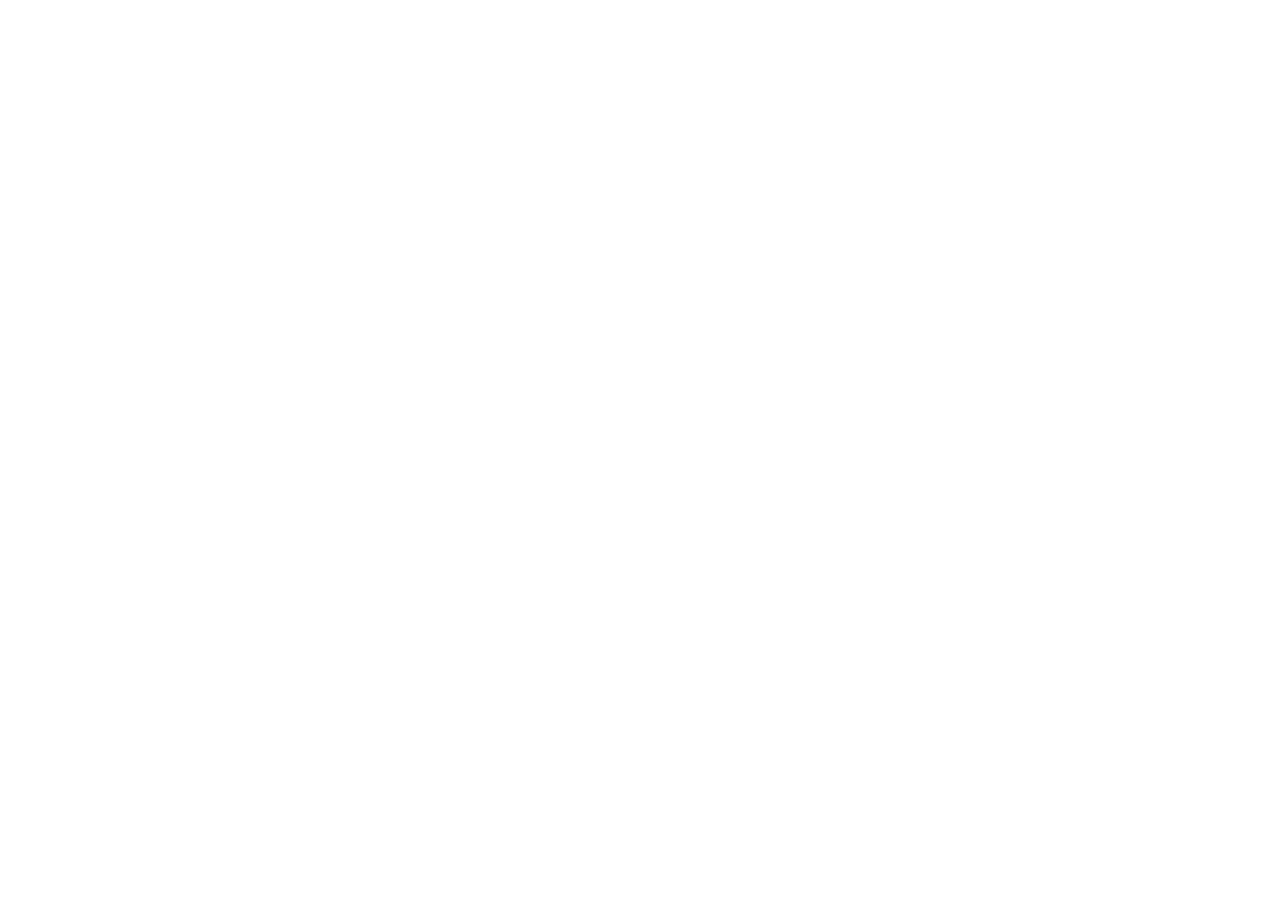
==== pages/about-us.html @ 02aa90d8 "project folder structure" ====
<!DOCTYPE html>
<html lang="en">
<head>
    <meta charset="UTF-8">
    <meta name="viewport" content="width=device-width, initial-scale=1.0">
    <title>About Us</title>
</head>
<body>
    
</body>
</html>
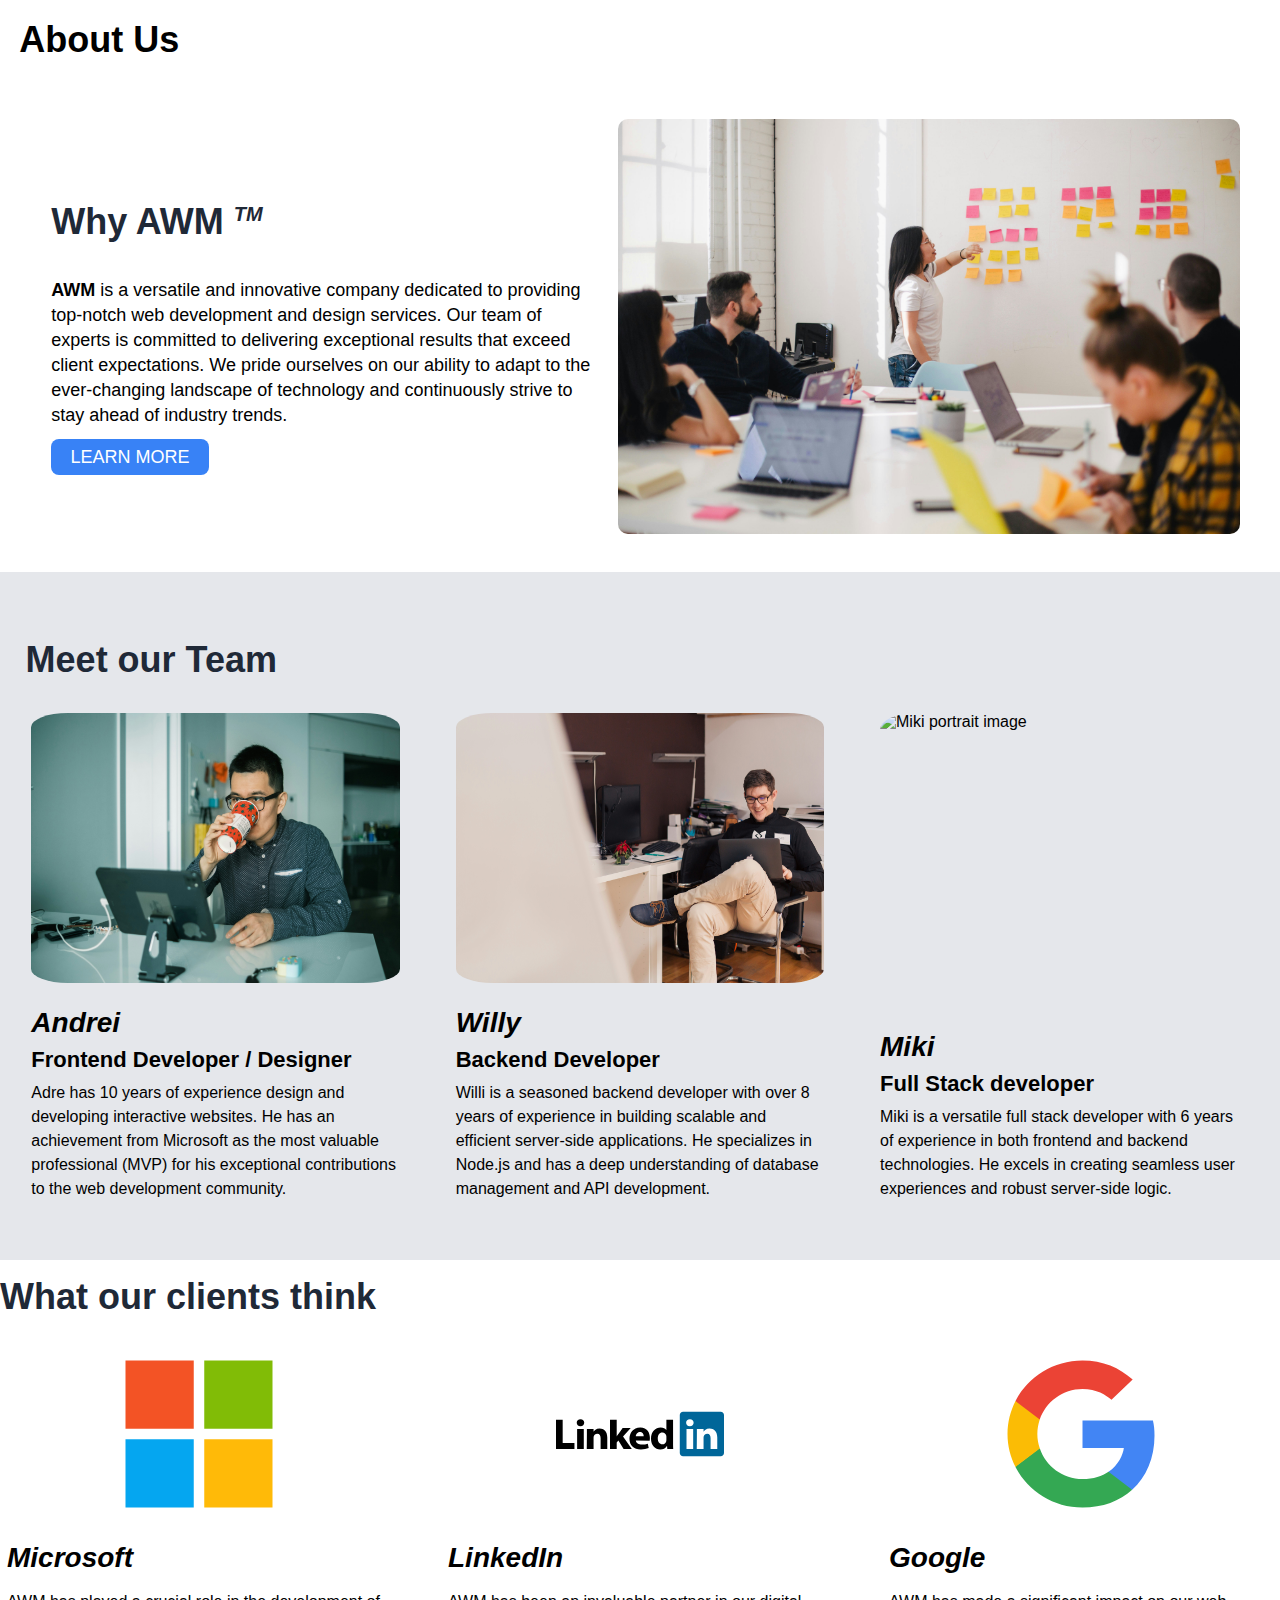
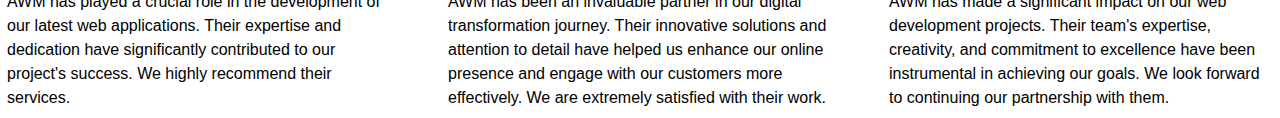
==== commit 7baa77e4: "add all pages with styles" ====
--- a/pages/about-us.html
+++ b/pages/about-us.html
@@ -1,11 +1,138 @@
 <!DOCTYPE html>
 <html lang="en">
-<head>
-    <meta charset="UTF-8">
-    <meta name="viewport" content="width=device-width, initial-scale=1.0">
+  <head>
+    <meta charset="UTF-8" />
+    <meta name="viewport" content="width=device-width, initial-scale=1.0" />
+    <link rel="stylesheet" href="../styles/about-us.css" />
     <title>About Us</title>
-</head>
-<body>
-    
-</body>
-</html>+  </head>
+  <body>
+    <main>
+      <h1>About Us</h1>
+      <section class="company-section">
+        <div class="company-info-container">
+          <h2>Why AWM <sup>TM</sup></h2>
+          <p>
+            <strong>AWM</strong> is a versatile and innovative company dedicated to providing
+            top-notch web development and design services. Our team of experts
+            is committed to delivering exceptional results that exceed client
+            expectations. We pride ourselves on our ability to adapt to the
+            ever-changing landscape of technology and continuously strive to
+            stay ahead of industry trends.
+          </p>
+          <a href="#">LEARN MORE</a>
+        </div>
+        <div class="company-team-image-container">
+          <img
+            src="../assets/images/team.jpg"
+            alt=" image of company"
+          />
+        </div>
+      </section>
+      <section class="team-section">
+        <h2>Meet our Team</h2>
+        <div class="team-members-container">
+          <figure>
+            <img
+              src="../assets/images/adre.jpg"
+              alt="adre portrait"
+            />
+            <figcaption>
+              <h3>Andrei</h3>
+              <p>Frontend Developer / Designer</p>
+              <p>
+                Adre has 10 years of experience design and developing
+                interactive websites. He has an achievement from Microsoft as
+                the most valuable professional (MVP) for his exceptional
+                contributions to the web development community.
+              </p>
+            </figcaption>
+          </figure>
+          <figure>
+            <img
+              src="../assets/images/willy.jpg"
+              alt="Willy portrait image"
+            />
+            <figcaption>
+              <h3>Willy</h3>
+              <p>Backend Developer</p>
+              <p>
+                Willi is a seasoned backend developer with over 8 years of
+                experience in building scalable and efficient server-side
+                applications. He specializes in Node.js and has a deep
+                understanding of database management and API development.
+              </p>
+            </figcaption>
+          </figure>
+          <figure>
+            <img
+              src="../assets/images/miki.jpg"
+              alt="Miki portrait image"
+            />
+            <figcaption>
+              <h3>Miki</h3>
+              <p>Full Stack developer</p>
+              <p>
+                Miki is a versatile full stack developer with 6 years of
+                experience in both frontend and backend technologies. He excels
+                in creating seamless user experiences and robust server-side
+                logic. 
+              </p>
+            </figcaption>
+          </figure>
+        </div>
+      </section>
+      <section class="client-section">
+        <h2>What our clients think</h2>
+        <div class="client-container">
+          <figure>
+            <img
+              src="../assets/images/microsoft-svgrepo-com.svg"
+              alt="microsoft company logo"
+            />
+            <figcaption>
+              <h3>Microsoft</h3>
+              <p>
+                AWM has played a crucial role in the development of our latest
+                web applications. Their expertise and dedication have
+                significantly contributed to our project's success. We highly
+                recommend their services.
+              </p>
+            </figcaption>
+          </figure>
+          <figure>
+            <img
+              src="../assets/images/linkedin-logo-svgrepo-com.svg"
+              alt="linkedIn company logo"
+            />
+            <figcaption>
+              <h3>LinkedIn</h3>
+              <p>
+                AWM has been an invaluable partner in our digital transformation
+                journey. Their innovative solutions and attention to detail have
+                helped us enhance our online presence and engage with our
+                customers more effectively. We are extremely satisfied with
+                their work.
+              </p>
+            </figcaption>
+          </figure>
+          <figure>
+            <img
+              src="../assets/images/google-svgrepo-com.svg"
+              alt="google company logo"
+            />
+            <figcaption>
+              <h3>Google</h3>
+              <p>
+                AWM has made a significant impact on our web development
+                projects. Their team's expertise, creativity, and commitment to
+                excellence have been instrumental in achieving our goals. We
+                look forward to continuing our partnership with them.
+              </p>
+            </figcaption>
+          </figure>
+        </div>
+      </section>
+    </main>
+  </body>
+</html>
--- a/styles/about-us.css
+++ b/styles/about-us.css
@@ -0,0 +1,270 @@
+*,
+*::before,
+*::after {
+  margin: 0;
+  padding: 0;
+  box-sizing: border-box;
+  text-decoration: none;
+  font-family: Roboto, "Gill Sans", "Gill Sans MT", Calibri, "Trebuchet MS",
+    sans-serif;
+}
+
+h1 {
+  padding: 1.2rem;
+  font-weight: 900;
+  font-size: 36px;
+}
+
+h2 {
+  font-size: 36px;
+  color: #1f2937;
+  padding: 1rem 0rem;
+}
+h2 sup {
+  font-size: 20px;
+  font-style: italic;
+}
+
+.company-section {
+  width: 100%;
+  height: 100%;
+}
+
+.company-info-container {
+  padding: 1.2rem 0.5rem;
+}
+
+.company-info-container p {
+  padding: 1.2rem 0rem;
+  font-size: 16px;
+  font-weight: 400;
+  line-height: 22px;
+}
+
+.company-info-container a {
+  color: #ffffff;
+  font-size: 18px;
+  background-color: #3882f6;
+  transform: scale(1);
+  padding: 0.5rem 1.2rem;
+  border-radius: 8px;
+  transform: transfrom 0.5sec ease-in-out;
+}
+
+.company-team-image-container {
+  display: flex;
+  justify-content: center;
+  align-items: center;
+  padding: 1.2rem 0.5rem;
+}
+
+.company-team-image-container img {
+  width: 100%;
+  height: 100%;
+  border-radius: 10px;
+}
+
+/* second / team section */
+.team-section {
+  width: 100%;
+  height: 100%;
+  padding: 4% 2%;
+  background-color: #e5e7eb;
+}
+.team-members-container {
+  display: flex;
+  flex-direction: column;
+  align-items: center;
+  gap: 50px;
+}
+
+.team-members-container figure {
+  width: 100%;
+  height: 100%;
+}
+
+.team-members-container figure img {
+  width: 100%;
+  height: 60%;
+  border-radius: 10%;
+  padding: 1rem 0rem;
+}
+
+.team-members-container figure h3 {
+  font-size: 28px;
+  font-style: italic;
+  padding: 0.5rem 0rem;
+}
+
+.team-members-container figure p {
+  font-weight: 600;
+  font-size: 22px;
+}
+
+.team-members-container figure p:last-child {
+  font-weight: 400;
+  font-size: 16px;
+  line-height: 20px;
+  padding: 0.5rem 0rem;
+}
+
+.client-section {
+  width: 100%;
+  height: 100%;
+}
+.client-container {
+  display: flex;
+  flex-direction: column;
+  align-items: center;
+  gap: 50px;
+}
+
+.client-container figure {
+  width: 80%;
+  height: 100%;
+  display: flex;
+  flex-direction: column;
+  align-items: center;
+}
+
+.client-container figure img {
+  width: 50%;
+  height: 60%;
+  border-radius: 10%;
+  padding: 1rem 0rem;
+}
+
+.client-container figure h3 {
+  font-size: 28px;
+  font-style: italic;
+  padding: 0.5rem 0rem;
+}
+
+.client-container figure p {
+  font-weight: 600;
+  font-size: 22px;
+}
+
+.client-container figure p:last-child {
+  font-weight: 400;
+  font-size: 16px;
+  line-height: 20px;
+  padding: 0.5rem 0rem;
+}
+
+@media screen and (min-width: 648px) {
+  .company-info-container {
+    width: 100%;
+  }
+
+  .company-info-container p {
+    font-size: 18px;
+    line-height: 25px;
+  }
+
+  .company-team-image-container img {
+    width: 70%;
+    border-radius: 10px;
+  }
+
+  .team-members-container figure {
+    display: flex;
+    flex-direction: column;
+    justify-content: center;
+    align-items: center;
+    width: 60%;
+  }
+  .team-members-container figure img {
+    width: 100%;
+    height: 350px;
+  }
+
+  .team-members-container figure h3 {
+    font-size: 28px;
+  }
+
+  .team-members-container figure p {
+    font-size: 22px;
+  }
+
+  .team-members-container figure p:last-child {
+    font-size: 16px;
+    line-height: 24px;
+  }
+
+  .client-container figure {
+    width: 60%;
+  }
+  .client-container figure img {
+    width: 300px;
+    height: 200px;
+  }
+  .client-container figure h3 {
+    font-size: 28px;
+  }
+  .client-container figure p {
+    font-size: 22px;
+  }
+  .client-container figure p:last-child {
+    font-size: 16px;
+    line-height: 24px;
+  }
+}
+
+@media screen and (min-width: 1024px) {
+  .company-section {
+    display: flex;
+    justify-content: space-between;
+    align-items: center;
+    padding: 1.2rem 2rem;
+  }
+  .company-info-container {
+    padding: 0rem 1.2rem;
+    width: 80%;
+  }
+
+  .company-info-container a:hover {
+    transform: scale(5);
+    transition: all 0.1s ease-in-out;
+    font-weight: 700;
+  }
+
+  .company-team-image-container {
+    width: 90%;
+    height: 100%;
+  }
+
+  .company-team-image-container img {
+    width: 100%;
+  }
+
+  .team-members-container {
+    flex-direction: row;
+    justify-content: space-evenly;
+  }
+
+  .team-members-container figure {
+    width: 30%;
+    height: 512px;
+  }
+  .team-members-container figure img {
+    width: 100%;
+    height: 450px;
+  }
+
+  .client-container {
+    flex-direction: row;
+    justify-content: space-evenly;
+    align-items: center;
+  }
+
+  .client-container figure {
+    width: 30%;
+    height: 100%;
+  }
+
+  .client-container figure img {
+    width: 200px;
+    height: 200px;
+  }
+}
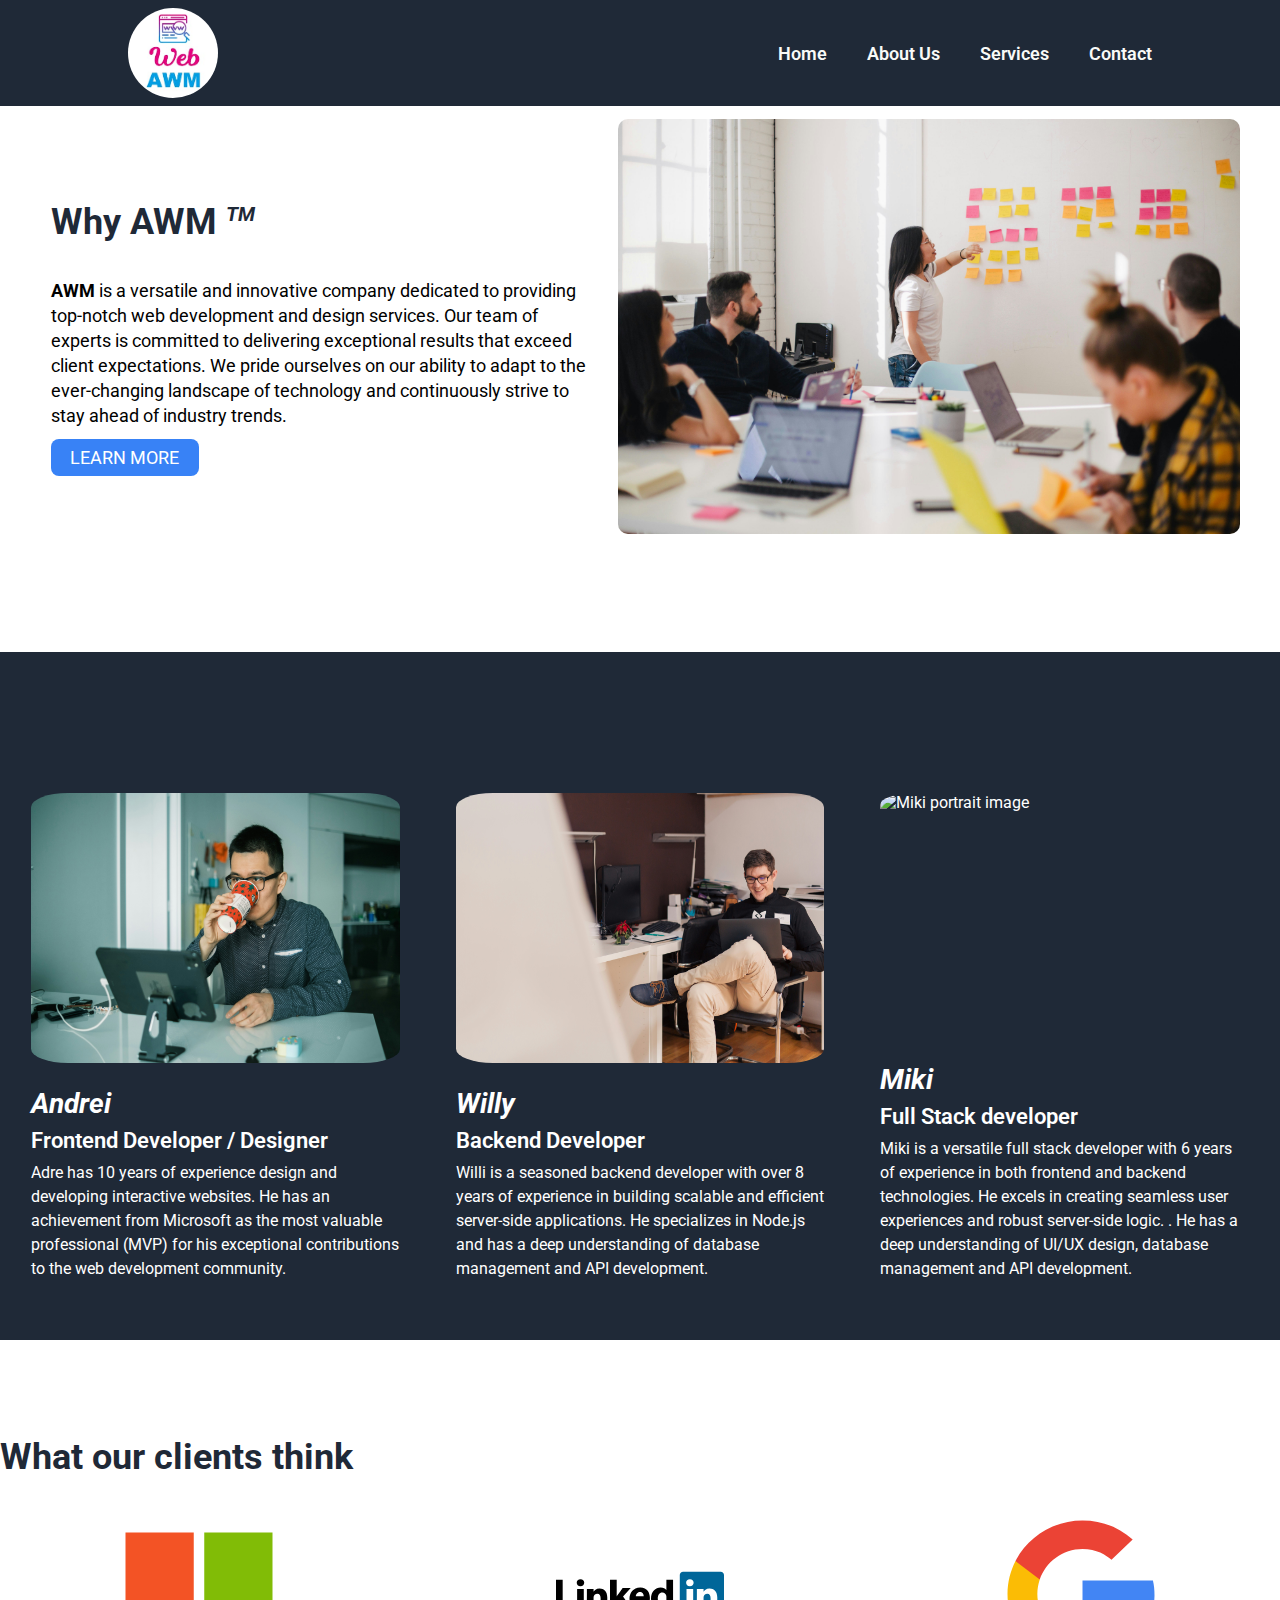
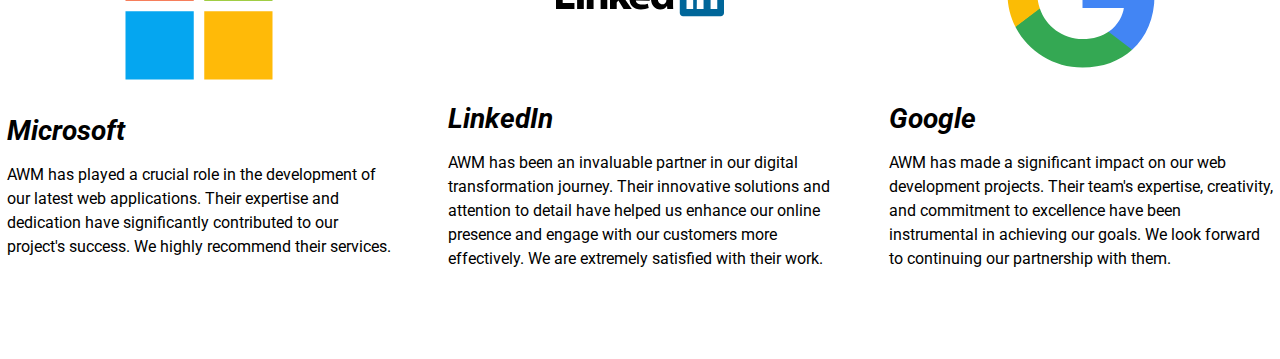
==== commit ff55856d: "added navigation for all pages" ====
--- a/pages/about-us.html
+++ b/pages/about-us.html
@@ -4,39 +4,62 @@
     <meta charset="UTF-8" />
     <meta name="viewport" content="width=device-width, initial-scale=1.0" />
     <link rel="stylesheet" href="../styles/about-us.css" />
+    <link rel="stylesheet" href="../styles.css" />
     <title>About Us</title>
   </head>
   <body>
+    <header>
+      <nav class="home-nav">
+        <div class="home-logo">
+          <a href="../index.html">
+            <img src="../assets/images/logo.jpg" alt="logo" />
+          </a>
+        </div>
+        <!-- Mobile Nav container -->
+        <div class="home-mobilenav-hammenu-container">
+          <input type="checkbox" id="menu-toggle" />
+          <label for="menu-toggle" class="menu-icon">&#9776;</label>
+          <!-- Moblie Drop down navigation -->
+          <ul class="home-mobilenav-anchor-container">
+            <li><a href="../index.html">Home</a></li>
+            <li><a href="./about-us.html">About Us</a></li>
+            <li><a href="./services.html">Services</a></li>
+            <li><a href="./contact.html">Contact</a></li>
+          </ul>
+        </div>
+        <!-- Large screen navigation -->
+        <ul class="home-large-nav-container">
+          <li><a href="../index.html">Home</a></li>
+          <li><a href="./about-us.html">About Us</a></li>
+          <li><a href="./services.html">Services</a></li>
+          <li><a href="./contact.html">Contact</a></li>
+        </ul>
+      </nav>
+    </header>
     <main>
       <h1>About Us</h1>
-      <section class="company-section">
-        <div class="company-info-container">
+      <section class="about-company-section">
+        <div class="about-company-info-container slide-in-from-left">
           <h2>Why AWM <sup>TM</sup></h2>
           <p>
-            <strong>AWM</strong> is a versatile and innovative company dedicated to providing
-            top-notch web development and design services. Our team of experts
-            is committed to delivering exceptional results that exceed client
-            expectations. We pride ourselves on our ability to adapt to the
-            ever-changing landscape of technology and continuously strive to
-            stay ahead of industry trends.
+            <strong>AWM</strong> is a versatile and innovative company dedicated
+            to providing top-notch web development and design services. Our team
+            of experts is committed to delivering exceptional results that
+            exceed client expectations. We pride ourselves on our ability to
+            adapt to the ever-changing landscape of technology and continuously
+            strive to stay ahead of industry trends.
           </p>
           <a href="#">LEARN MORE</a>
         </div>
-        <div class="company-team-image-container">
-          <img
-            src="../assets/images/team.jpg"
-            alt=" image of company"
-          />
+        <div class="about-company-team-image-container slide-in-from-top">
+          <img src="../assets/images/team.jpg" alt=" image of company" />
         </div>
       </section>
-      <section class="team-section">
+      <section class="about-team-section">
         <h2>Meet our Team</h2>
-        <div class="team-members-container">
+        <div class="about-team-members-container">
           <figure>
-            <img
-              src="../assets/images/adre.jpg"
-              alt="adre portrait"
-            />
+            <img src="../assets/images/adre.jpg" alt="adre portrait" />
             <figcaption>
               <h3>Andrei</h3>
               <p>Frontend Developer / Designer</p>
@@ -49,10 +72,7 @@
             </figcaption>
           </figure>
           <figure>
-            <img
-              src="../assets/images/willy.jpg"
-              alt="Willy portrait image"
-            />
+            <img src="../assets/images/willy.jpg" alt="Willy portrait image" />
             <figcaption>
               <h3>Willy</h3>
               <p>Backend Developer</p>
@@ -65,10 +85,7 @@
             </figcaption>
           </figure>
           <figure>
-            <img
-              src="../assets/images/miki.jpg"
-              alt="Miki portrait image"
-            />
+            <img src="../assets/images/miki.jpg" alt="Miki portrait image" />
             <figcaption>
               <h3>Miki</h3>
               <p>Full Stack developer</p>
@@ -76,15 +93,16 @@
                 Miki is a versatile full stack developer with 6 years of
                 experience in both frontend and backend technologies. He excels
                 in creating seamless user experiences and robust server-side
-                logic. 
+                logic. . He has a deep understanding of UI/UX design, database
+                management and API development.
               </p>
             </figcaption>
           </figure>
         </div>
       </section>
-      <section class="client-section">
+      <section class="about-client-section">
         <h2>What our clients think</h2>
-        <div class="client-container">
+        <div class="about-client-container">
           <figure>
             <img
               src="../assets/images/microsoft-svgrepo-com.svg"
--- a/styles/about-us.css
+++ b/styles/about-us.css
@@ -25,23 +25,24 @@
   font-style: italic;
 }
 
-.company-section {
-  width: 100%;
-  height: 100%;
-}
-
-.company-info-container {
+.about-company-section {
+  width: 100%;
+  height: 100%;
+  padding: 2rem 0.5rem;
+}
+
+.about-company-info-container {
   padding: 1.2rem 0.5rem;
 }
 
-.company-info-container p {
+.about-company-info-container p {
   padding: 1.2rem 0rem;
   font-size: 16px;
   font-weight: 400;
   line-height: 22px;
 }
 
-.company-info-container a {
+.about-company-info-container a {
   color: #ffffff;
   font-size: 18px;
   background-color: #3882f6;
@@ -51,75 +52,78 @@
   transform: transfrom 0.5sec ease-in-out;
 }
 
-.company-team-image-container {
+.about-company-team-image-container {
   display: flex;
   justify-content: center;
   align-items: center;
   padding: 1.2rem 0.5rem;
 }
 
-.company-team-image-container img {
+.about-company-team-image-container img {
   width: 100%;
   height: 100%;
   border-radius: 10px;
 }
 
 /* second / team section */
-.team-section {
+.about-team-section {
   width: 100%;
   height: 100%;
   padding: 4% 2%;
-  background-color: #e5e7eb;
-}
-.team-members-container {
+  margin: 5rem 0rem;
+  background-color: #1f2937;
+}
+.about-team-members-container {
   display: flex;
   flex-direction: column;
   align-items: center;
   gap: 50px;
-}
-
-.team-members-container figure {
-  width: 100%;
-  height: 100%;
-}
-
-.team-members-container figure img {
+  color: #ffffff;
+}
+
+.about-team-members-container figure {
+  width: 100%;
+  height: 100%;
+}
+
+.about-team-members-container figure img {
   width: 100%;
   height: 60%;
   border-radius: 10%;
   padding: 1rem 0rem;
 }
 
-.team-members-container figure h3 {
+.about-team-members-container figure h3 {
   font-size: 28px;
   font-style: italic;
   padding: 0.5rem 0rem;
 }
 
-.team-members-container figure p {
+.about-team-members-container figure p {
   font-weight: 600;
   font-size: 22px;
 }
 
-.team-members-container figure p:last-child {
+.about-team-members-container figure p:last-child {
   font-weight: 400;
   font-size: 16px;
   line-height: 20px;
   padding: 0.5rem 0rem;
 }
 
-.client-section {
-  width: 100%;
-  height: 100%;
-}
-.client-container {
+.about-client-section {
+  width: 100%;
+  height: 100%;
+  margin: 5rem 0rem;
+}
+.about-client-container {
   display: flex;
   flex-direction: column;
   align-items: center;
   gap: 50px;
 }
 
-.client-container figure {
+.about-client-container figure {
   width: 80%;
   height: 100%;
   display: flex;
@@ -127,143 +131,180 @@
   align-items: center;
 }
 
-.client-container figure img {
+.about-client-container figure img {
   width: 50%;
   height: 60%;
   border-radius: 10%;
   padding: 1rem 0rem;
 }
 
-.client-container figure h3 {
+.about-client-container figure h3 {
   font-size: 28px;
   font-style: italic;
   padding: 0.5rem 0rem;
 }
 
-.client-container figure p {
+.about-client-container figure p {
   font-weight: 600;
   font-size: 22px;
 }
 
-.client-container figure p:last-child {
+.about-client-container figure p:last-child {
   font-weight: 400;
   font-size: 16px;
   line-height: 20px;
   padding: 0.5rem 0rem;
 }
 
+/* animations */
+@keyframes slideInFromLeft {
+  from {
+    transform: translateX(-100px);
+    opacity: 0;
+    transition: all 0.5s ease-in-out;
+  }
+
+  to {
+    transform: translate(0px);
+    transition: all 0.5s ease-in-out;
+    opacity: 1;
+  }
+}
+
+@keyframes slideInFromTop {
+  from {
+    transform: translateY(-100px);
+    opacity: 0;
+    transition: all 0.5s ease-in-out;
+  }
+
+  to {
+    transform: translate(0px);
+    transition: all 0.5s ease-in-out;
+    opacity: 1;
+  }
+}
+
+.slide-in-from-left {
+  animation: slideInFromLeft 2s;
+}
+
+.slide-in-from-top {
+  animation: slideInFromTop 2s;
+}
+
 @media screen and (min-width: 648px) {
-  .company-info-container {
+  .about-company-info-container {
     width: 100%;
   }
 
-  .company-info-container p {
+  .about-company-info-container p {
     font-size: 18px;
     line-height: 25px;
   }
 
-  .company-team-image-container img {
+  .about-company-team-image-container img {
     width: 70%;
     border-radius: 10px;
   }
 
-  .team-members-container figure {
+  .about-team-members-container figure {
     display: flex;
     flex-direction: column;
     justify-content: center;
     align-items: center;
     width: 60%;
   }
-  .team-members-container figure img {
+  .about-team-members-container figure img {
     width: 100%;
     height: 350px;
   }
 
-  .team-members-container figure h3 {
+  .about-team-members-container figure h3 {
     font-size: 28px;
   }
 
-  .team-members-container figure p {
+  .about-team-members-container figure p {
     font-size: 22px;
   }
 
-  .team-members-container figure p:last-child {
+  .about-team-members-container figure p:last-child {
     font-size: 16px;
     line-height: 24px;
   }
 
-  .client-container figure {
+  .about-client-container figure {
     width: 60%;
   }
-  .client-container figure img {
+  .about-client-container figure img {
     width: 300px;
     height: 200px;
   }
-  .client-container figure h3 {
+  .about-client-container figure h3 {
     font-size: 28px;
   }
-  .client-container figure p {
+  .about-client-container figure p {
     font-size: 22px;
   }
-  .client-container figure p:last-child {
+  .about-client-container figure p:last-child {
     font-size: 16px;
     line-height: 24px;
   }
 }
 
 @media screen and (min-width: 1024px) {
-  .company-section {
+  .about-company-section {
     display: flex;
     justify-content: space-between;
     align-items: center;
     padding: 1.2rem 2rem;
   }
-  .company-info-container {
+  .about-company-info-container {
     padding: 0rem 1.2rem;
     width: 80%;
   }
 
-  .company-info-container a:hover {
+  .about-company-info-container a:hover {
     transform: scale(5);
     transition: all 0.1s ease-in-out;
     font-weight: 700;
   }
 
-  .company-team-image-container {
+  .about-company-team-image-container {
     width: 90%;
     height: 100%;
   }
 
-  .company-team-image-container img {
+  .about-company-team-image-container img {
     width: 100%;
   }
 
-  .team-members-container {
+  .about-team-members-container {
     flex-direction: row;
     justify-content: space-evenly;
   }
 
-  .team-members-container figure {
+  .about-team-members-container figure {
     width: 30%;
     height: 512px;
   }
-  .team-members-container figure img {
+  .about-team-members-container figure img {
     width: 100%;
     height: 450px;
   }
 
-  .client-container {
+  .about-client-container {
     flex-direction: row;
     justify-content: space-evenly;
     align-items: center;
   }
 
-  .client-container figure {
+  .about-client-container figure {
     width: 30%;
     height: 100%;
   }
 
-  .client-container figure img {
+  .about-client-container figure img {
     width: 200px;
     height: 200px;
   }
--- a/styles.css
+++ b/styles.css
@@ -0,0 +1,271 @@
+@import url("https://fonts.googleapis.com/css2?family=Roboto:ital,wght@0,100..900;1,100..900&display=swap");
+* {
+  margin: 0;
+  padding: 0;
+  text-decoration: none;
+  box-sizing: border-box;
+}
+
+body {
+  font-family: Roboto, "Gill Sans", "Gill Sans MT", Calibri, "Trebuchet MS",
+    sans-serif;
+}
+
+header {
+  width: 100%;
+  background: #1f2937;
+  position: fixed;
+  z-index: 50;
+  top: 0;
+  left: 0;
+}
+.home-nav {
+  width: 100%;
+  display: flex;
+  justify-content: space-between;
+  align-items: start;
+  position: relative;
+  padding: 0.5rem 2.5rem;
+}
+.home-mobilenav-hammenu-container {
+  width: 50px;
+  height: 100%;
+}
+
+.home-logo {
+  width: 90px;
+  height: 90px;
+}
+.home-logo img {
+  width: 100%;
+  height: 100%;
+  border-radius: 50%;
+}
+
+/* HAMBURGER MENU ICON */
+.menu-icon {
+  display: block;
+  font-size: 30px;
+  background: transparent;
+  border: none;
+  cursor: pointer;
+  color: #ffffff;
+  position: absolute;
+  right: 20px;
+  top: 20px;
+}
+
+.home-mobilenav-anchor-container {
+  display: none;
+}
+
+.home-nav-container {
+  display: none;
+}
+
+.home-mobilenav-anchor-container li {
+  list-style-type: none;
+  width: 100%;
+  padding: 0.5rem 1rem;
+}
+.home-mobilenav-anchor-container li a {
+  font-weight: 600;
+  font-size: 18px;
+  width: 100%;
+  color: #f9faf8;
+}
+
+.home-mobilenav-anchor-container li:hover {
+  background-color: #f9faf8;
+  border-radius: 5px;
+  cursor: pointer;
+}
+
+.home-mobilenav-anchor-container li:hover a {
+  color: #1f2937;
+}
+
+/* Hide the checkbox but keep it functional */
+#menu-toggle {
+  display: none;
+}
+
+/* When the checkbox is checked, show the menu */
+#menu-toggle:checked + .menu-icon + .home-mobilenav-anchor-container {
+  position: absolute;
+  width: 100%;
+  top: 100px;
+  left: 0;
+  padding: 0.5rem 2.5rem;
+  display: flex;
+  flex-direction: column;
+  gap: 20px;
+  background-color: #1f2937;
+}
+
+/* Nav for large screens */
+.home-large-nav-container {
+  display: none;
+}
+
+/* Main content */
+/* main {
+  display: flex;
+  height: calc(100vh - 100px);
+  align-items: center;
+  justify-content: center;
+}
+
+.hero-image {
+  width: 500px;
+  height: 400px;
+  border-radius: 50%;
+}
+
+.container-left {
+  width: 30%;
+}
+
+main h1 {
+  font-size: 36px;
+  color: #e6007e;
+  text-transform: uppercase;
+}
+
+main h2 {
+  font-size: 36px;
+  color: #009fe3;
+  font-weight: 400;
+  letter-spacing: 4px;
+}
+
+main p {
+  font-size: 20px;
+  font-weight: 400;
+  color: black;
+  line-height: 31.5px;
+}
+
+.discover {
+  padding: 15px 30px;
+  background-color: #009fe3;
+  color: black;
+  outline: none;
+  border: none;
+  font-weight: 600;
+  border-radius: 15px;
+  cursor: pointer;
+}
+
+.signup-botton {
+  padding: 15px 30px;
+  background-color: #009fe3;
+  color: black;
+  outline: none;
+  border: none;
+  font-weight: 600;
+  border-radius: 15px;
+} */
+
+/* FOOTER STYLES */
+footer {
+  background: #fffbff;
+  font-family: "Roboto", sans-serif;
+  color: #009fe3;
+  text-align: center;
+  padding: 10px 20px;
+  width: 100%;
+}
+
+footer p:hover {
+  color: #3498db;
+  cursor: pointer;
+}
+
+footer a i {
+  font-size: 24px;
+  color: #e6007e;
+}
+
+footer a:hover i {
+  color: #356cb4;
+}
+
+/* MOBILE VIEW AND HAMBURGER MENU */
+@media screen and (min-width: 768px) {
+  .home-nav {
+    align-items: center;
+    padding: 0.5rem 10%;
+  }
+  .home-mobilenav-hammenu-container {
+    display: none;
+  }
+  .home-large-nav-container {
+    display: flex;
+    align-items: center;
+    gap: 40px;
+  }
+  .home-large-nav-container li {
+    list-style-type: none;
+    font-size: 18px;
+  }
+  .home-large-nav-container li a {
+    color: #f9faf8;
+    font-weight: 600;
+    width: 100%;
+  }
+
+  .home-large-nav-container li a:hover {
+    color: #f9faf881;
+  }
+
+  /* main {
+    flex-direction: column;
+    height: auto;
+    align-items: center;
+    justify-content: center;
+    flex-wrap: wrap;
+    margin-top: 80px;
+  }
+
+  .hero-image {
+    width: 90%;
+    height: auto;
+    border-radius: 50%;
+    margin-top: 20px;
+  }
+
+  .container-left {
+    width: 100%;
+    text-align: center;
+    padding: 20px;
+  }
+
+  main h1,
+  main h2,
+  main p {
+    font-size: 1.5rem;
+  }
+
+  .discover,
+  .signup-botton {
+    padding: 10px 20px;
+    font-size: 1rem;
+  }
+
+  .logo {
+    width: 70px;
+    height: 70px;
+    margin-bottom: 94px;
+    margin-left: -40px;
+  } */
+
+  footer {
+    padding: 15px 10px;
+    bottom: -100px;
+  }
+
+  footer a i {
+    font-size: 20px;
+  }
+}
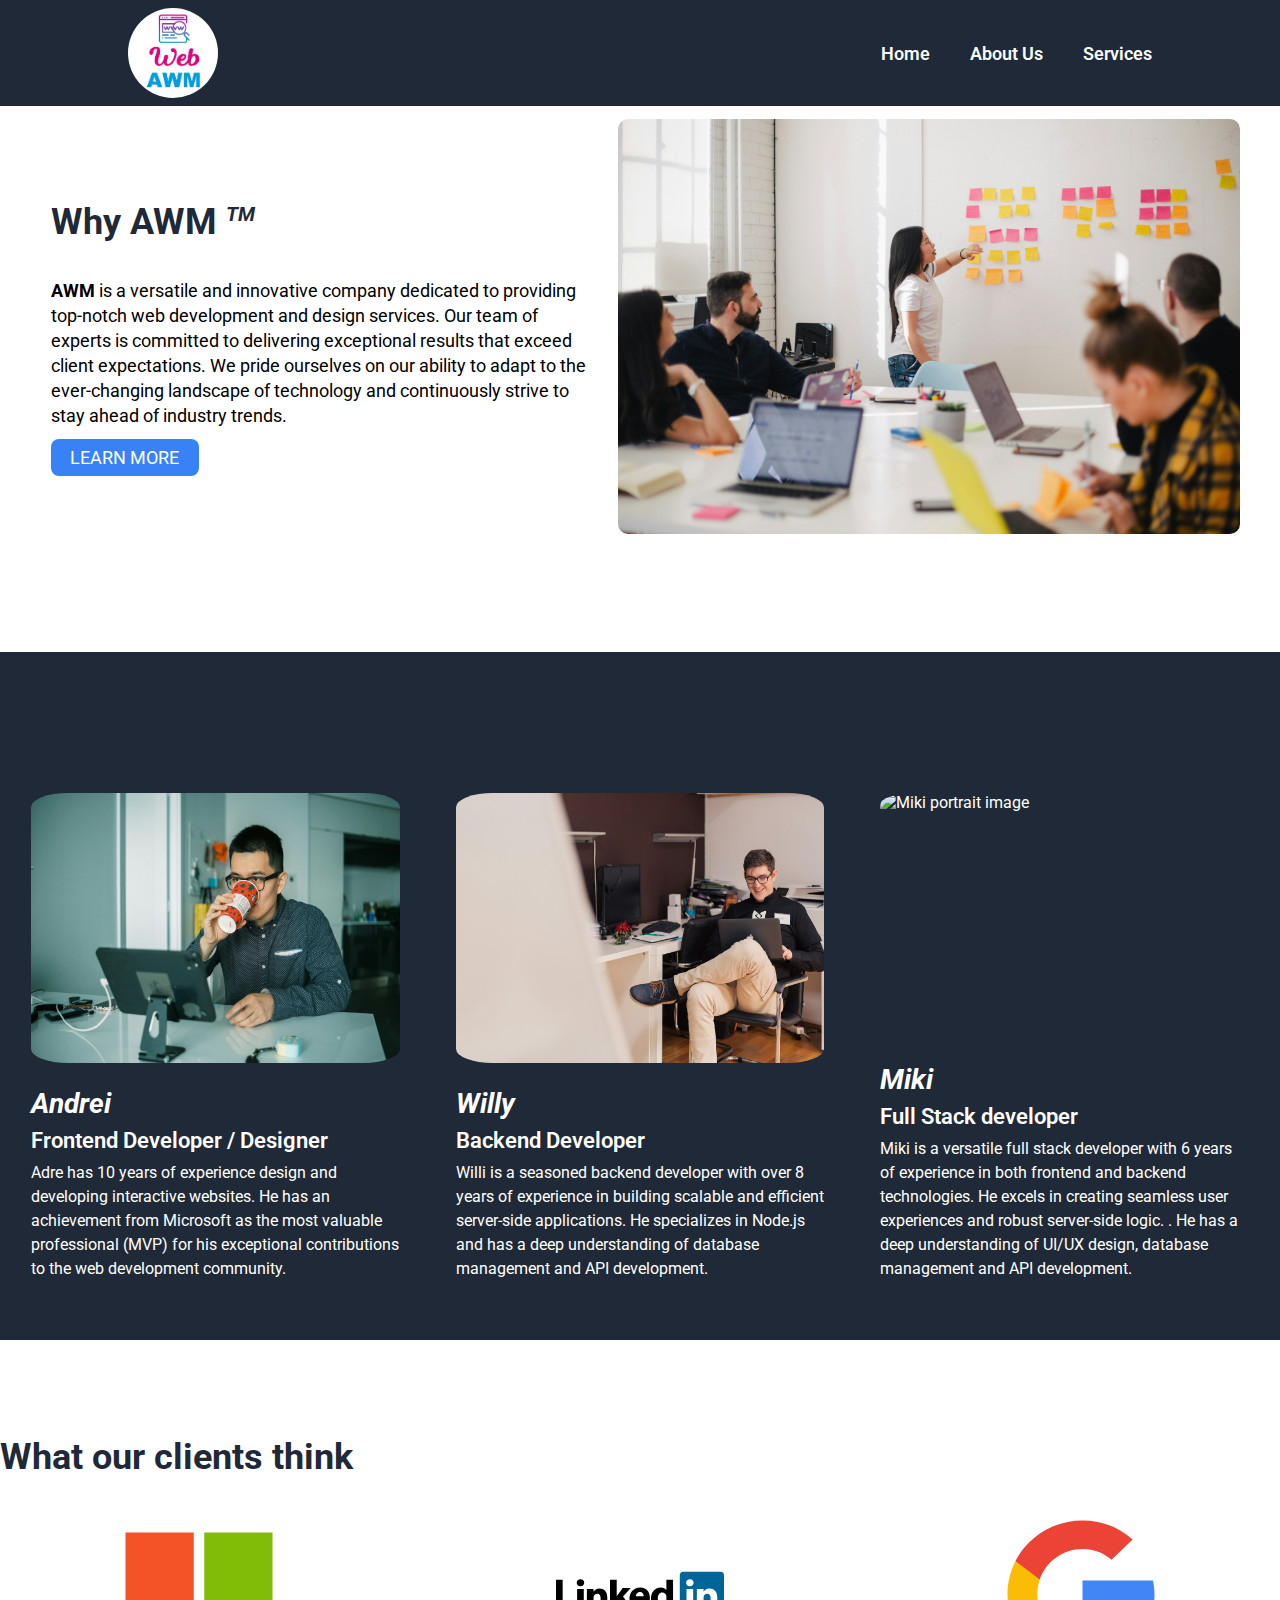
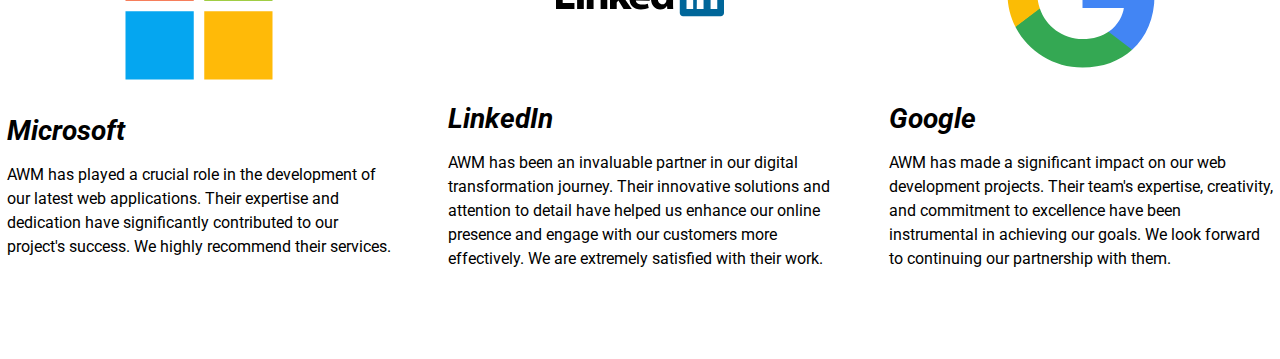
==== commit c5521281: "added nav.css" ====
--- a/pages/about-us.html
+++ b/pages/about-us.html
@@ -4,7 +4,7 @@
     <meta charset="UTF-8" />
     <meta name="viewport" content="width=device-width, initial-scale=1.0" />
     <link rel="stylesheet" href="../styles/about-us.css" />
-    <link rel="stylesheet" href="../styles.css" />
+    <link rel="stylesheet" href="../nav.css" />
     <title>About Us</title>
   </head>
   <body>
@@ -24,7 +24,6 @@
             <li><a href="../index.html">Home</a></li>
             <li><a href="./about-us.html">About Us</a></li>
             <li><a href="./services.html">Services</a></li>
-            <li><a href="./contact.html">Contact</a></li>
           </ul>
         </div>
         <!-- Large screen navigation -->
@@ -32,7 +31,6 @@
           <li><a href="../index.html">Home</a></li>
           <li><a href="./about-us.html">About Us</a></li>
           <li><a href="./services.html">Services</a></li>
-          <li><a href="./contact.html">Contact</a></li>
         </ul>
       </nav>
     </header>
--- a/nav.css
+++ b/nav.css
@@ -0,0 +1,141 @@
+@import url("https://fonts.googleapis.com/css2?family=Roboto:ital,wght@0,100..900;1,100..900&display=swap");
+* {
+  margin: 0;
+  padding: 0;
+  text-decoration: none;
+  box-sizing: border-box;
+}
+
+body {
+  font-family: Roboto, "Gill Sans", "Gill Sans MT", Calibri, "Trebuchet MS",
+    sans-serif;
+}
+
+header {
+  width: 100%;
+  background: #1f2937;
+  position: fixed;
+  z-index: 50;
+  top: 0;
+  left: 0;
+}
+.home-nav {
+  width: 100%;
+  display: flex;
+  justify-content: space-between;
+  align-items: start;
+  position: relative;
+  padding: 0.5rem 2.5rem;
+}
+.home-mobilenav-hammenu-container {
+  width: 50px;
+  height: 100%;
+}
+
+.home-logo {
+  width: 90px;
+  height: 90px;
+}
+.home-logo img {
+  width: 100%;
+  height: 100%;
+  border-radius: 50%;
+}
+
+/* HAMBURGER MENU ICON STYLE*/
+.menu-icon {
+  display: block;
+  font-size: 30px;
+  background: transparent;
+  border: none;
+  cursor: pointer;
+  color: #ffffff;
+  position: absolute;
+  right: 20px;
+  top: 20px;
+}
+
+.home-mobilenav-anchor-container {
+  display: none;
+}
+
+.home-nav-container {
+  display: none;
+}
+
+.home-mobilenav-anchor-container li {
+  list-style-type: none;
+  width: 100%;
+  padding: 0.5rem 1rem;
+}
+.home-mobilenav-anchor-container li a {
+  font-weight: 600;
+  font-size: 18px;
+  width: 100%;
+  color: #f9faf8;
+}
+
+.home-mobilenav-anchor-container li:hover {
+  background-color: #f9faf8;
+  border-radius: 5px;
+  cursor: pointer;
+}
+
+.home-mobilenav-anchor-container li:hover a {
+  color: #1f2937;
+}
+
+/* Hide the checkbox but keep it functional */
+#menu-toggle {
+  display: none;
+}
+
+/* When the checkbox is checked, show the menu */
+#menu-toggle:checked + .menu-icon + .home-mobilenav-anchor-container {
+  position: absolute;
+  width: 100%;
+  top: 100px;
+  left: 0;
+  padding: 0.5rem 2.5rem;
+  display: flex;
+  flex-direction: column;
+  gap: 20px;
+  background-color: #1f2937;
+}
+
+/* Nav for large screens */
+.home-large-nav-container {
+  display: none;
+}
+
+
+
+/* MOBILE VIEW AND HAMBURGER MENU */
+@media screen and (min-width: 768px) {
+    .home-nav {
+      align-items: center;
+      padding: 0.5rem 10%;
+    }
+    .home-mobilenav-hammenu-container {
+      display: none;
+    }
+    .home-large-nav-container {
+      display: flex;
+      align-items: center;
+      gap: 40px;
+    }
+    .home-large-nav-container li {
+      list-style-type: none;
+      font-size: 18px;
+    }
+    .home-large-nav-container li a {
+      color: #f9faf8;
+      font-weight: 600;
+      width: 100%;
+    }
+  
+    .home-large-nav-container li a:hover {
+      color: #f9faf881;
+    }
+  }
+  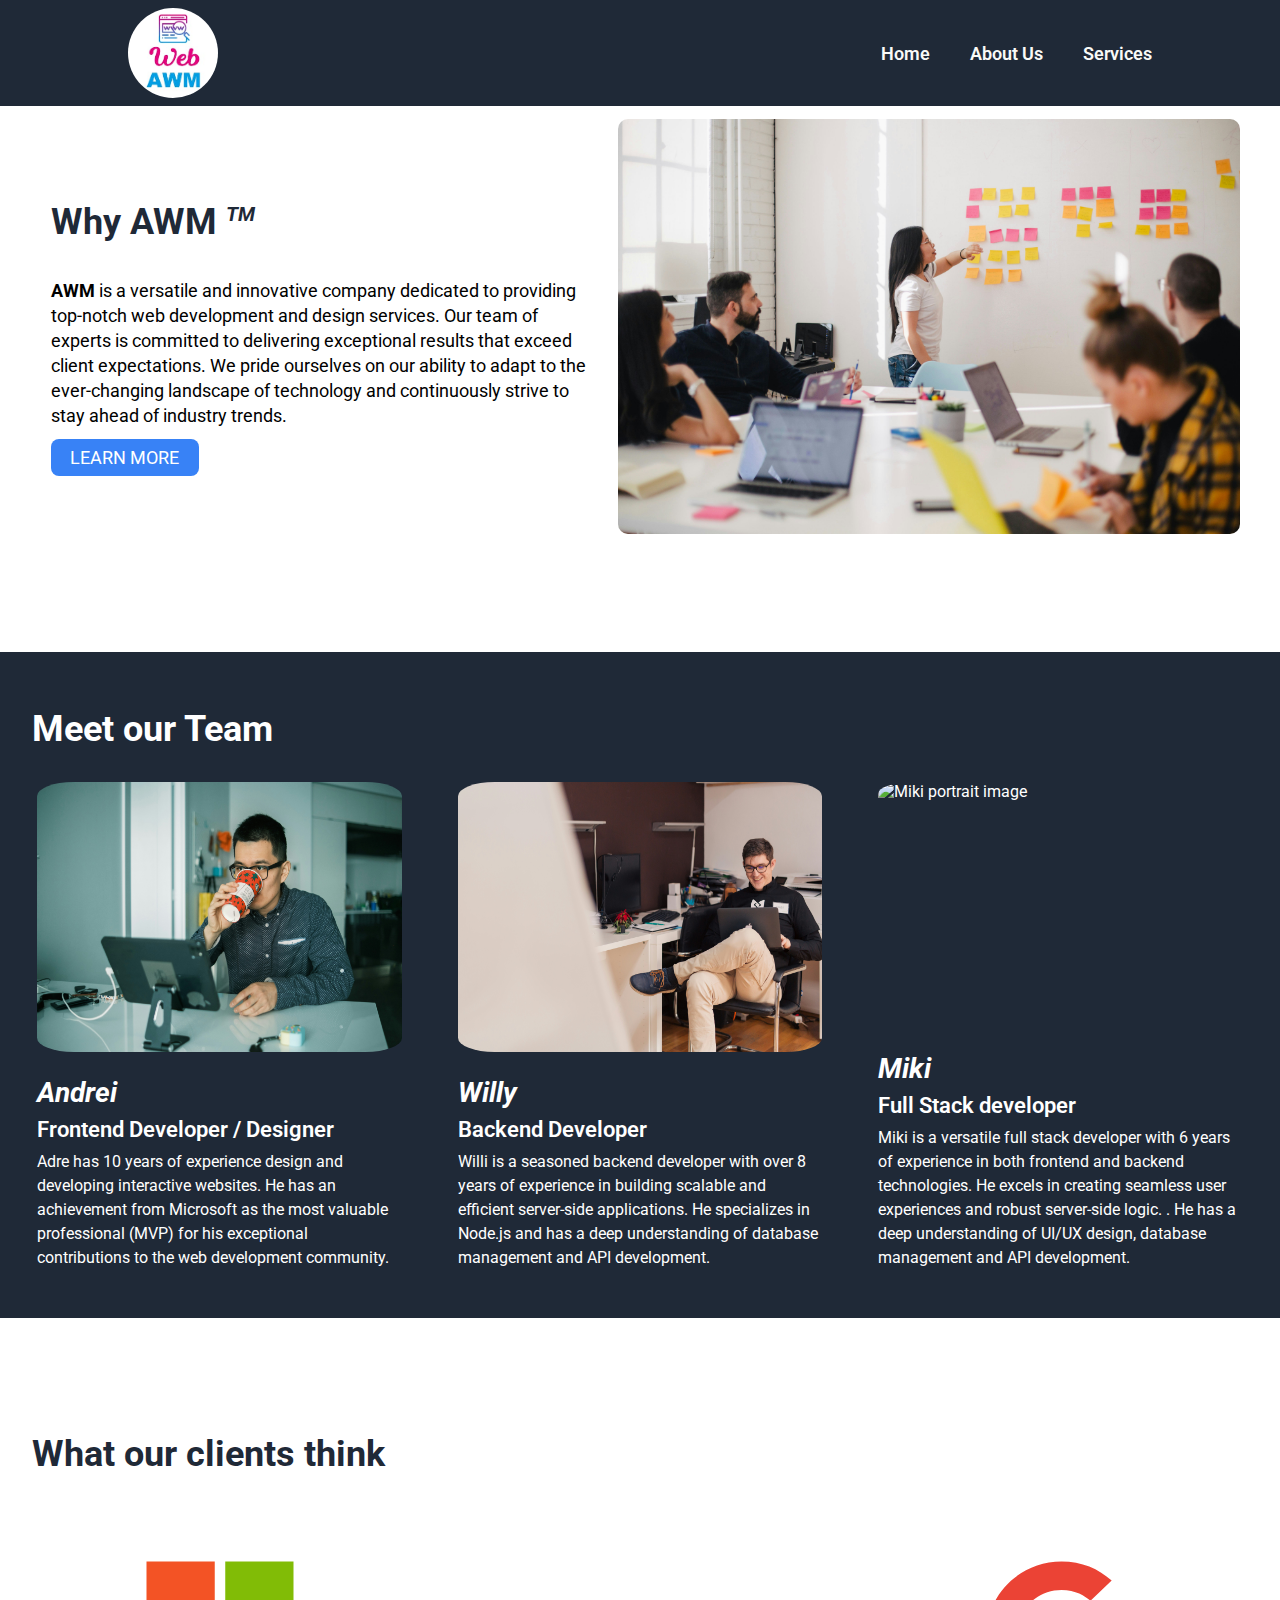
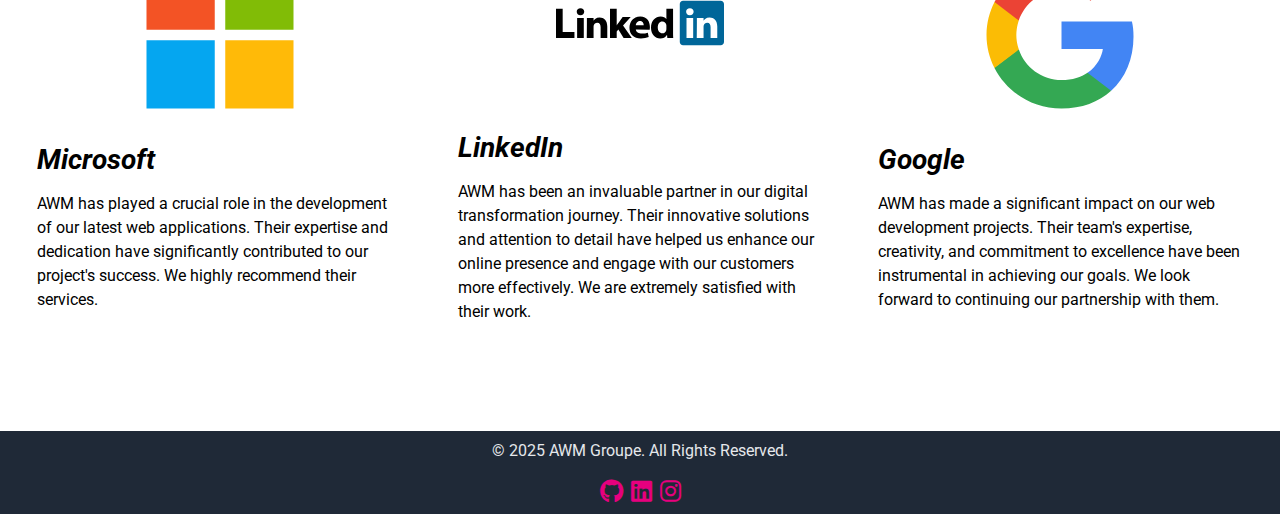
==== commit f1108823: "added read me, and footer css" ====
--- a/pages/about-us.html
+++ b/pages/about-us.html
@@ -3,8 +3,14 @@
   <head>
     <meta charset="UTF-8" />
     <meta name="viewport" content="width=device-width, initial-scale=1.0" />
+    <link rel="stylesheet" href="../nav.css" />
+    <link rel="stylesheet" href="../footer.css" />
     <link rel="stylesheet" href="../styles/about-us.css" />
-    <link rel="stylesheet" href="../nav.css" />
+    <link
+      href="https://cdnjs.cloudflare.com/ajax/libs/font-awesome/6.0.0-beta3/css/all.min.css"
+      rel="stylesheet"
+    />
+
     <title>About Us</title>
   </head>
   <body>
@@ -47,7 +53,7 @@
             adapt to the ever-changing landscape of technology and continuously
             strive to stay ahead of industry trends.
           </p>
-          <a href="#">LEARN MORE</a>
+          <a href="services.html">LEARN MORE</a>
         </div>
         <div class="about-company-team-image-container slide-in-from-top">
           <img src="../assets/images/team.jpg" alt=" image of company" />
@@ -150,5 +156,19 @@
         </div>
       </section>
     </main>
+    <!-- FOOTER WITH SOCIAL LINKS -->
+    <footer class="footer">
+      <p>&copy; 2025 AWM Groupe. All Rights Reserved.</p>
+      <br />
+      <a href="https://github.com/" target="_blank"
+        ><i class="fab fa-github"></i></a
+      >&nbsp;
+      <a href="https://www.linkedin.com/" target="_blank"
+        ><i class="fab fa-linkedin"></i></a
+      >&nbsp;
+      <a href="https://www.instagram.com/" target="_blank"
+        ><i class="fab fa-instagram"></i
+      ></a>
+    </footer>
   </body>
 </html>
--- a/footer.css
+++ b/footer.css
@@ -0,0 +1,51 @@
+@import url("https://fonts.googleapis.com/css2?family=Roboto:ital,wght@0,100..900;1,100..900&display=swap");
+* {
+  margin: 0;
+  padding: 0;
+  text-decoration: none;
+  box-sizing: border-box;
+}
+
+/* FOOTER STYLES */
+footer {
+  background: #1f2937;
+  font-family: "Roboto", sans-serif;
+  color: #e5e7eb;
+  text-align: center;
+  padding: 10px 20px;
+  position: relative;
+  width: 100%;
+}
+
+footer p:hover {
+  color: #3498db;
+  cursor: pointer;
+}
+
+footer a i {
+  font-size: 24px;
+  color: #e6007e;
+}
+
+footer a:hover i {
+  color: #356cb4;
+}
+
+/* footer a:hover i {
+  color: #e6007e;
+} */
+
+@media only screen and (max-width: 768px) {
+  footer {
+    padding: 15px 10px;
+    bottom: -100px;
+  }
+  footer {
+    padding: 15px 10px;
+    bottom: -100px;
+  }
+
+  footer a i {
+    font-size: 20px;
+  }
+}
--- a/styles/about-us.css
+++ b/styles/about-us.css
@@ -5,8 +5,15 @@
   padding: 0;
   box-sizing: border-box;
   text-decoration: none;
+}
+
+body {
   font-family: Roboto, "Gill Sans", "Gill Sans MT", Calibri, "Trebuchet MS",
     sans-serif;
+}
+
+footer {
+  font-family: inherit;
 }
 
 h1 {
@@ -73,6 +80,9 @@
   margin: 5rem 0rem;
   background-color: #1f2937;
 }
+.about-team-section h2 {
+  color: #ffffff;
+}
 .about-team-members-container {
   display: flex;
   flex-direction: column;
@@ -114,10 +124,11 @@
 .about-client-section {
   width: 100%;
   height: 100%;
-  margin: 5rem 0rem;
+  padding: 4% 2%;
 }
 .about-client-container {
   display: flex;
+  padding: 2rem 0rem;
   flex-direction: column;
   align-items: center;
   gap: 50px;
@@ -279,6 +290,12 @@
     width: 100%;
   }
 
+  .about-team-section {
+    padding: 2.5rem 2rem;
+    margin: 5rem 0rem;
+    background-color: #1f2937;
+  }
+
   .about-team-members-container {
     flex-direction: row;
     justify-content: space-evenly;
@@ -291,6 +308,11 @@
   .about-team-members-container figure img {
     width: 100%;
     height: 450px;
+  }
+
+  .about-client-section {
+    margin-bottom: 3rem;
+    padding: 1.2rem 2rem;
   }
 
   .about-client-container {
